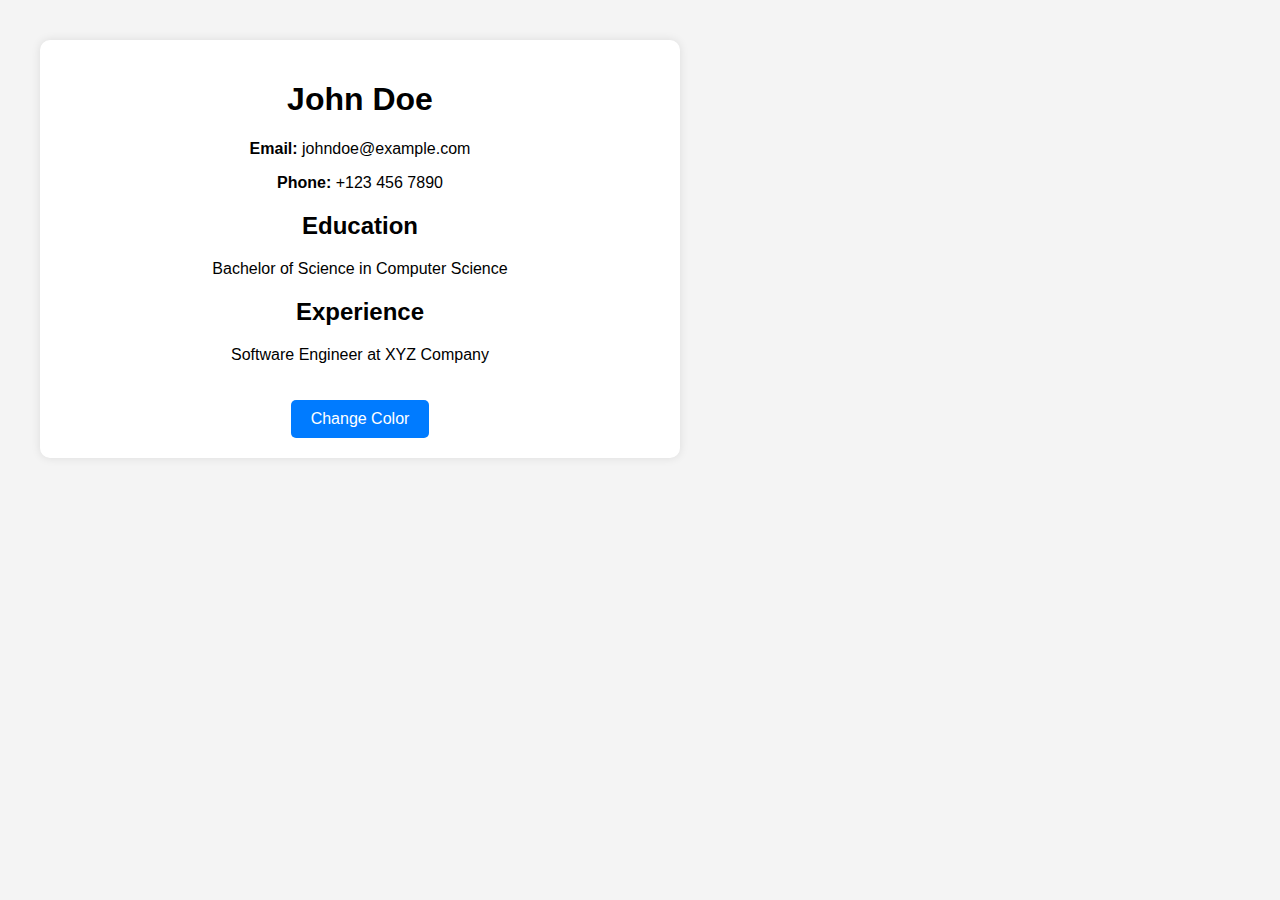
==== TS1/index.html @ a03af859 "Making the files" ====
<!DOCTYPE html>
<html lang="en">
<head>
    <meta charset="UTF-8">
    <meta name="viewport" content="width=device-width, initial-scale=1.0">
    <title>My Resume</title>
    <style>
        body {
            font-family: Arial, sans-serif;
            margin: 20px;
            padding: 20px;
            background-color: #f4f4f4;
            transition: background-color 0.5s;
        }
        .resume {
            max-width: 600px;
            background: white;
            padding: 20px;
            border-radius: 10px;
            box-shadow: 0px 0px 10px rgba(0, 0, 0, 0.1);
            text-align: center;
        }
        button {
            margin-top: 20px;
            padding: 10px 20px;
            border: none;
            background-color: #007BFF;
            color: white;
            font-size: 16px;
            cursor: pointer;
            border-radius: 5px;
        }
        button:hover {
            background-color: #0056b3;
        }
    </style>
</head>
<body>
    <div class="resume" id="resume">
        <h1>John Doe</h1>
        <p><strong>Email:</strong> johndoe@example.com</p>
        <p><strong>Phone:</strong> +123 456 7890</p>
        <h2>Education</h2>
        <p>Bachelor of Science in Computer Science</p>
        <h2>Experience</h2>
        <p>Software Engineer at XYZ Company</p>
        <button onclick="changeColor()">Change Color</button>
    </div>

    <script>
        function changeColor() {
            const colors = ['#FF5733', '#33FF57', '#3357FF', '#FF33A8', '#A833FF'];
            const randomColor = colors[Math.floor(Math.random() * colors.length)];
            document.body.style.backgroundColor = randomColor;
        }
    </script>
</body>
</html>
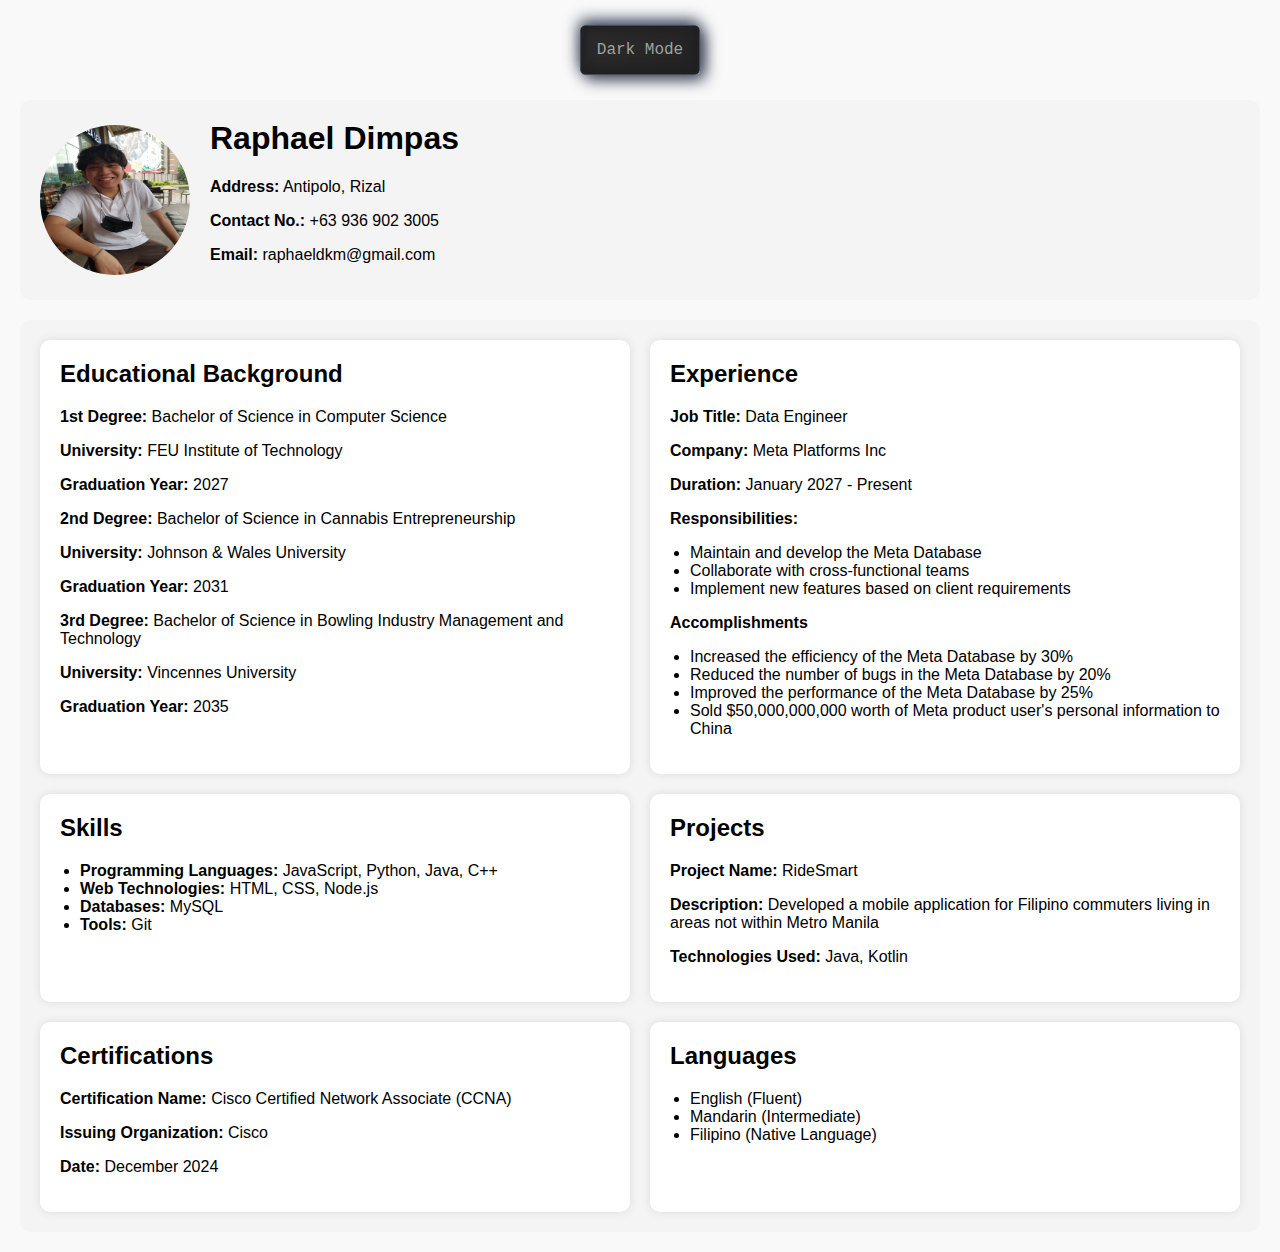
==== commit 4f8e4d02: "Previous Commit didn't include the changes for index.html, styles.css and script.js. Woops. Here it " ====
--- a/TS1/index.html
+++ b/TS1/index.html
@@ -4,55 +4,88 @@
     <meta charset="UTF-8">
     <meta name="viewport" content="width=device-width, initial-scale=1.0">
     <title>My Resume</title>
-    <style>
-        body {
-            font-family: Arial, sans-serif;
-            margin: 20px;
-            padding: 20px;
-            background-color: #f4f4f4;
-            transition: background-color 0.5s;
-        }
-        .resume {
-            max-width: 600px;
-            background: white;
-            padding: 20px;
-            border-radius: 10px;
-            box-shadow: 0px 0px 10px rgba(0, 0, 0, 0.1);
-            text-align: center;
-        }
-        button {
-            margin-top: 20px;
-            padding: 10px 20px;
-            border: none;
-            background-color: #007BFF;
-            color: white;
-            font-size: 16px;
-            cursor: pointer;
-            border-radius: 5px;
-        }
-        button:hover {
-            background-color: #0056b3;
-        }
-    </style>
+    <link rel="stylesheet" href="css/styles.css">
+    <script src="js/script.js"></script>
 </head>
 <body>
+    <div class="button-container">
+        <button onclick="toggleDarkMode()">Dark Mode</button>
+    </div>
     <div class="resume" id="resume">
-        <h1>John Doe</h1>
-        <p><strong>Email:</strong> johndoe@example.com</p>
-        <p><strong>Phone:</strong> +123 456 7890</p>
-        <h2>Education</h2>
-        <p>Bachelor of Science in Computer Science</p>
-        <h2>Experience</h2>
-        <p>Software Engineer at XYZ Company</p>
-        <button onclick="changeColor()">Change Color</button>
+        <img src="images/pictore.jpg" alt="Profile Picture" class="profile">
+        <div class="personal-info">
+            <h1>Raphael Dimpas</h1>
+            <p><strong>Address:</strong> Antipolo, Rizal </p>
+            <p><strong>Contact No.:</strong> +63 936 902 3005</p>
+            <p><strong>Email:</strong> raphaeldkm@gmail.com </p>
+        </div>
     </div>
+    <div class="content">
+        <div class="section">
+            <h2>Educational Background</h2>
+            <p><strong>1st Degree:</strong> Bachelor of Science in Computer Science</p>
+            <p><strong>University:</strong> FEU Institute of Technology</p>
+            <p><strong>Graduation Year:</strong> 2027</p>
+            <p><strong>2nd Degree:</strong> Bachelor of Science in Cannabis Entrepreneurship</p>
+            <p><strong>University:</strong> Johnson & Wales University</p>
+            <p><strong>Graduation Year:</strong> 2031</p> 
+            <p><strong>3rd Degree:</strong> Bachelor of Science in Bowling Industry Management and Technology</p>
+            <p><strong>University:</strong> Vincennes University</p>
+            <p><strong>Graduation Year:</strong> 2035</p> 
+        </div>
 
-    <script>
-        function changeColor() {
-            const colors = ['#FF5733', '#33FF57', '#3357FF', '#FF33A8', '#A833FF'];
-            const randomColor = colors[Math.floor(Math.random() * colors.length)];
-            document.body.style.backgroundColor = randomColor;
-        }
-    </script>
+        <div class="section">
+            <h2>Experience</h2>
+            <p><strong>Job Title:</strong> Data Engineer</p>
+            <p><strong>Company:</strong> Meta Platforms Inc</p>
+            <p><strong>Duration:</strong> January 2027 - Present</p>
+            <p><strong>Responsibilities:</strong></p>
+            <ul>
+                <li>Maintain and develop the Meta Database</li>
+                <li>Collaborate with cross-functional teams</li>
+                <li>Implement new features based on client requirements</li>
+            </ul>
+            <p><strong>Accomplishments</strong></p>
+            <ul>
+                <li>Increased the efficiency of the Meta Database by 30%</li>
+                <li>Reduced the number of bugs in the Meta Database by 20%</li>
+                <li>Improved the performance of the Meta Database by 25%</li>
+                <li>Sold $50,000,000,000 worth of Meta product user's personal information to China</li>
+            </ul>
+        </div>
+
+        <div class="section">
+            <h2>Skills</h2>
+            <ul>
+                <li><strong> Programming Languages:</strong>  JavaScript, Python, Java, C++</li>
+                <li><strong> Web Technologies:</strong>  HTML, CSS, Node.js</li>
+                <li><strong> Databases:</strong>  MySQL</li>
+                <li><strong> Tools:</strong>  Git</li>
+            </ul>
+        </div>
+
+        <div class="section">
+            <h2>Projects</h2>
+            <p><strong>Project Name:</strong> RideSmart</p>
+            <p><strong>Description:</strong> Developed a mobile application for Filipino commuters living in areas not within Metro Manila</p>
+            <p><strong>Technologies Used:</strong>  Java, Kotlin</p>
+        </div>
+
+        <div class="section">
+            <h2>Certifications</h2>
+            <p><strong>Certification Name:</strong>  Cisco Certified Network Associate (CCNA)</p>
+            <p><strong>Issuing Organization:</strong> Cisco</p>
+            <p><strong>Date:</strong> December 2024</p>
+        </div>
+
+        <div class="section">
+            <h2>Languages</h2>
+            <ul>
+                <li>English (Fluent)</li>
+                <li>Mandarin (Intermediate)</li>
+                <li>Filipino (Native Language)</li>
+            </ul>
+        </div>
+    </div>
 </body>
-</html>
+</html>--- a/TS1/css/styles.css
+++ b/TS1/css/styles.css
@@ -0,0 +1,133 @@
+body {
+    font-family: Arial, sans-serif;
+    margin: 0;
+    padding: 0;
+    background-color: #f9f9f9;
+}
+
+.button-container {
+    display: flex;
+    justify-content: center;
+    margin: 20px 0;
+}
+
+.resume {
+    display: flex;
+    align-items: center;
+    background-color: #f4f4f4;
+    padding: 20px;
+    border-radius: 10px;
+    margin: 20px;
+}
+
+.profile {
+    width: 150px;
+    height: 150px;
+    border-radius: 50%;
+    margin-right: 20px;
+}
+
+.personal-info {
+    flex: 1;
+}
+
+.content {
+    display: grid;
+    grid-template-columns: 1fr 1fr;
+    gap: 20px;
+    padding: 20px;
+    margin: 20px;
+    background-color: #f4f4f4;
+    border-radius: 10px;
+}
+
+.section {
+    background-color: #fff;
+    padding: 20px;
+    border-radius: 10px;
+    box-shadow: 0 0 10px rgba(0, 0, 0, 0.1);
+}
+
+h1, h2 {
+    margin-top: 0;
+}
+
+ul {
+    padding-left: 20px;
+}
+
+button {
+    height: 50px;
+    margin: 5px;
+    width: 120px;
+    background: #333;
+    -webkit-box-pack: center;
+    -ms-flex-pack: center;
+    justify-content: center;
+    cursor: pointer;
+    -webkit-box-align: center;
+    -ms-flex-align: center;
+    align-items: center;
+    font-family: Consolas, Courier New, monospace;
+    border: solid #404c5d 1px;
+    font-size: 16px;
+    color: rgb(161, 161, 161);
+    -webkit-transition: 500ms;
+    transition: 500ms;
+    border-radius: 5px;
+    background: linear-gradient(145deg, #2e2d2d, #212121);
+    -webkit-box-shadow: -1px -5px 15px #41465b, 5px 5px 15px #41465b,
+      inset 5px 5px 10px #212121, inset -5px -5px 10px #212121;
+    box-shadow: -1px -5px 15px #41465b, 5px 5px 15px #41465b,
+      inset 5px 5px 10px #212121, inset -5px -5px 10px #212121;
+}
+
+button:hover {
+    -webkit-box-shadow: 1px 1px 13px #20232e, -1px -1px 13px #545b78;
+    box-shadow: 1px 1px 13px #20232e, -1px -1px 13px #545b78;
+    color: #d6d6d6;
+    -webkit-transition: 500ms;
+    transition: 500ms;
+}
+
+button:active {
+    -webkit-box-shadow: 1px 1px 13px #20232e, -1px -1px 33px #545b78;
+    box-shadow: 1px 1px 13px #20232e, -1px -1px 33px #545b78;
+    color: #d6d6d6;
+    -webkit-transition: 100ms;
+    transition: 100ms;
+}
+
+/* Dark mode styles */
+body.dark-mode {
+    background-color: #121212;
+    color: #e0e0e0;
+}
+
+body.dark-mode .resume {
+    background-color: #1e1e1e;
+}
+
+body.dark-mode .content {
+    background-color: #1e1e1e;
+}
+
+body.dark-mode .section {
+    background-color: #2c2c2c;
+    box-shadow: 0 0 10px rgba(0, 0, 0, 0.5);
+}
+
+body.dark-mode button {
+    background: #444;
+    color: #e0e0e0;
+    box-shadow: -1px -5px 15px #333, 5px 5px 15px #333,
+      inset 5px 5px 10px #222, inset -5px -5px 10px #222;
+}
+
+body.dark-mode button:hover {
+    box-shadow: 1px 1px 13px #222, -1px -1px 13px #555;
+}
+
+body.dark-mode button:active {
+    box-shadow: 1px 1px 13px #222, -1px -1px 33px #555;
+}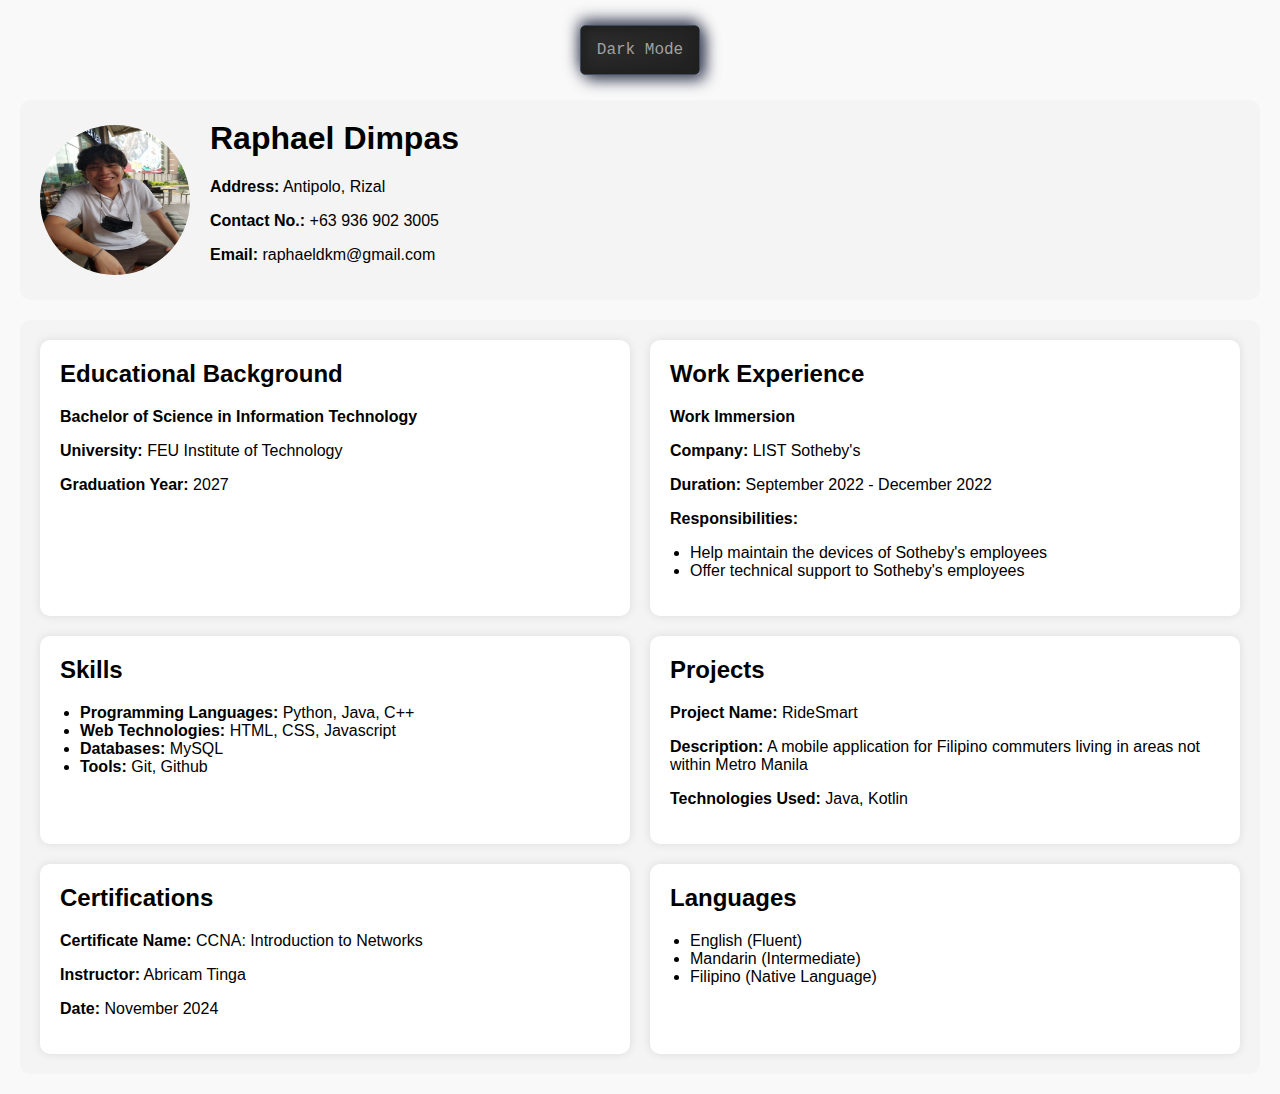
==== commit 2c8a96f5: "Updated index.html" ====
--- a/TS1/index.html
+++ b/TS1/index.html
@@ -23,59 +23,45 @@
     <div class="content">
         <div class="section">
             <h2>Educational Background</h2>
-            <p><strong>1st Degree:</strong> Bachelor of Science in Computer Science</p>
+            <p><strong>Bachelor of Science in Information Technology</strong></p>
             <p><strong>University:</strong> FEU Institute of Technology</p>
             <p><strong>Graduation Year:</strong> 2027</p>
-            <p><strong>2nd Degree:</strong> Bachelor of Science in Cannabis Entrepreneurship</p>
-            <p><strong>University:</strong> Johnson & Wales University</p>
-            <p><strong>Graduation Year:</strong> 2031</p> 
-            <p><strong>3rd Degree:</strong> Bachelor of Science in Bowling Industry Management and Technology</p>
-            <p><strong>University:</strong> Vincennes University</p>
-            <p><strong>Graduation Year:</strong> 2035</p> 
         </div>
 
         <div class="section">
-            <h2>Experience</h2>
-            <p><strong>Job Title:</strong> Data Engineer</p>
-            <p><strong>Company:</strong> Meta Platforms Inc</p>
-            <p><strong>Duration:</strong> January 2027 - Present</p>
+            <h2>Work Experience</h2>
+            <p><strong>Work Immersion</strong></p>
+            <p><strong>Company:</strong> LIST Sotheby's</p>
+            <p><strong>Duration:</strong> September 2022 - December 2022</p>
             <p><strong>Responsibilities:</strong></p>
             <ul>
-                <li>Maintain and develop the Meta Database</li>
-                <li>Collaborate with cross-functional teams</li>
-                <li>Implement new features based on client requirements</li>
-            </ul>
-            <p><strong>Accomplishments</strong></p>
-            <ul>
-                <li>Increased the efficiency of the Meta Database by 30%</li>
-                <li>Reduced the number of bugs in the Meta Database by 20%</li>
-                <li>Improved the performance of the Meta Database by 25%</li>
-                <li>Sold $50,000,000,000 worth of Meta product user's personal information to China</li>
+                <li>Help maintain the devices of Sotheby's employees</li>
+                <li>Offer technical support to Sotheby's employees</li>
             </ul>
         </div>
 
         <div class="section">
             <h2>Skills</h2>
             <ul>
-                <li><strong> Programming Languages:</strong>  JavaScript, Python, Java, C++</li>
-                <li><strong> Web Technologies:</strong>  HTML, CSS, Node.js</li>
+                <li><strong> Programming Languages:</strong>  Python, Java, C++</li>
+                <li><strong> Web Technologies:</strong>  HTML, CSS, Javascript</li>
                 <li><strong> Databases:</strong>  MySQL</li>
-                <li><strong> Tools:</strong>  Git</li>
+                <li><strong> Tools:</strong>  Git, Github</li>
             </ul>
         </div>
 
         <div class="section">
             <h2>Projects</h2>
             <p><strong>Project Name:</strong> RideSmart</p>
-            <p><strong>Description:</strong> Developed a mobile application for Filipino commuters living in areas not within Metro Manila</p>
+            <p><strong>Description:</strong> A mobile application for Filipino commuters living in areas not within Metro Manila</p>
             <p><strong>Technologies Used:</strong>  Java, Kotlin</p>
         </div>
 
         <div class="section">
             <h2>Certifications</h2>
-            <p><strong>Certification Name:</strong>  Cisco Certified Network Associate (CCNA)</p>
-            <p><strong>Issuing Organization:</strong> Cisco</p>
-            <p><strong>Date:</strong> December 2024</p>
+            <p><strong>Certificate Name:</strong> CCNA: Introduction to Networks</p>
+            <p><strong>Instructor:</strong> Abricam Tinga</p>
+            <p><strong>Date:</strong> November 2024</p>
         </div>
 
         <div class="section">
@@ -88,4 +74,4 @@
         </div>
     </div>
 </body>
-</html>+</html>
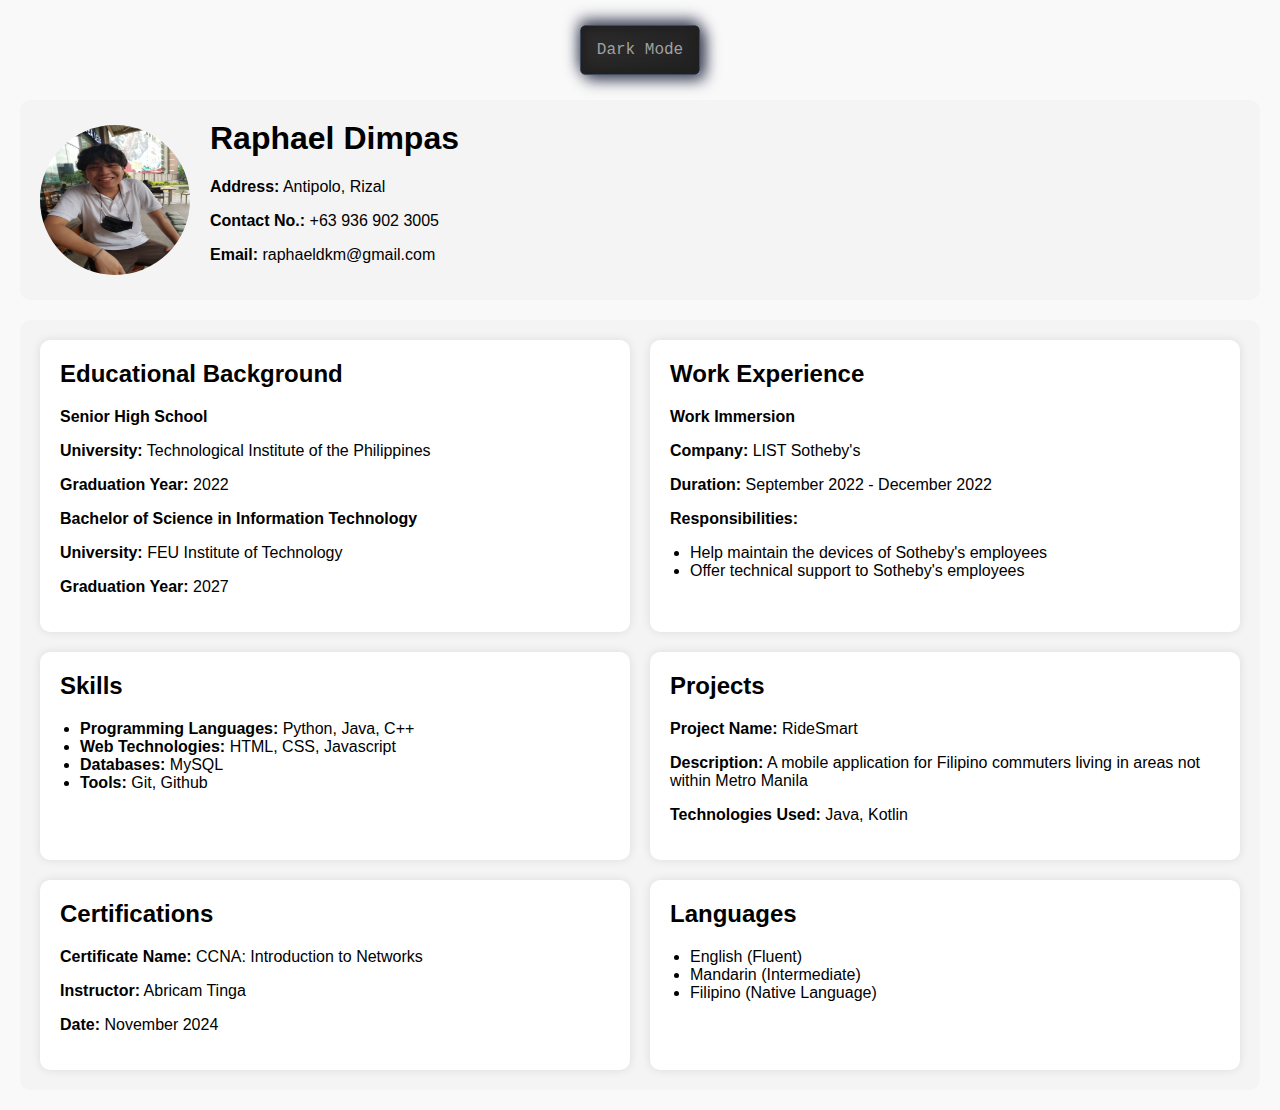
==== commit 6ee3a915: "Update index.html" ====
--- a/TS1/index.html
+++ b/TS1/index.html
@@ -23,6 +23,9 @@
     <div class="content">
         <div class="section">
             <h2>Educational Background</h2>
+            <p><strong>Senior High School</strong>
+            <p><strong>University:</strong> Technological Institute of the Philippines</p>
+            <p><strong>Graduation Year:</strong> 2022</p>
             <p><strong>Bachelor of Science in Information Technology</strong></p>
             <p><strong>University:</strong> FEU Institute of Technology</p>
             <p><strong>Graduation Year:</strong> 2027</p>
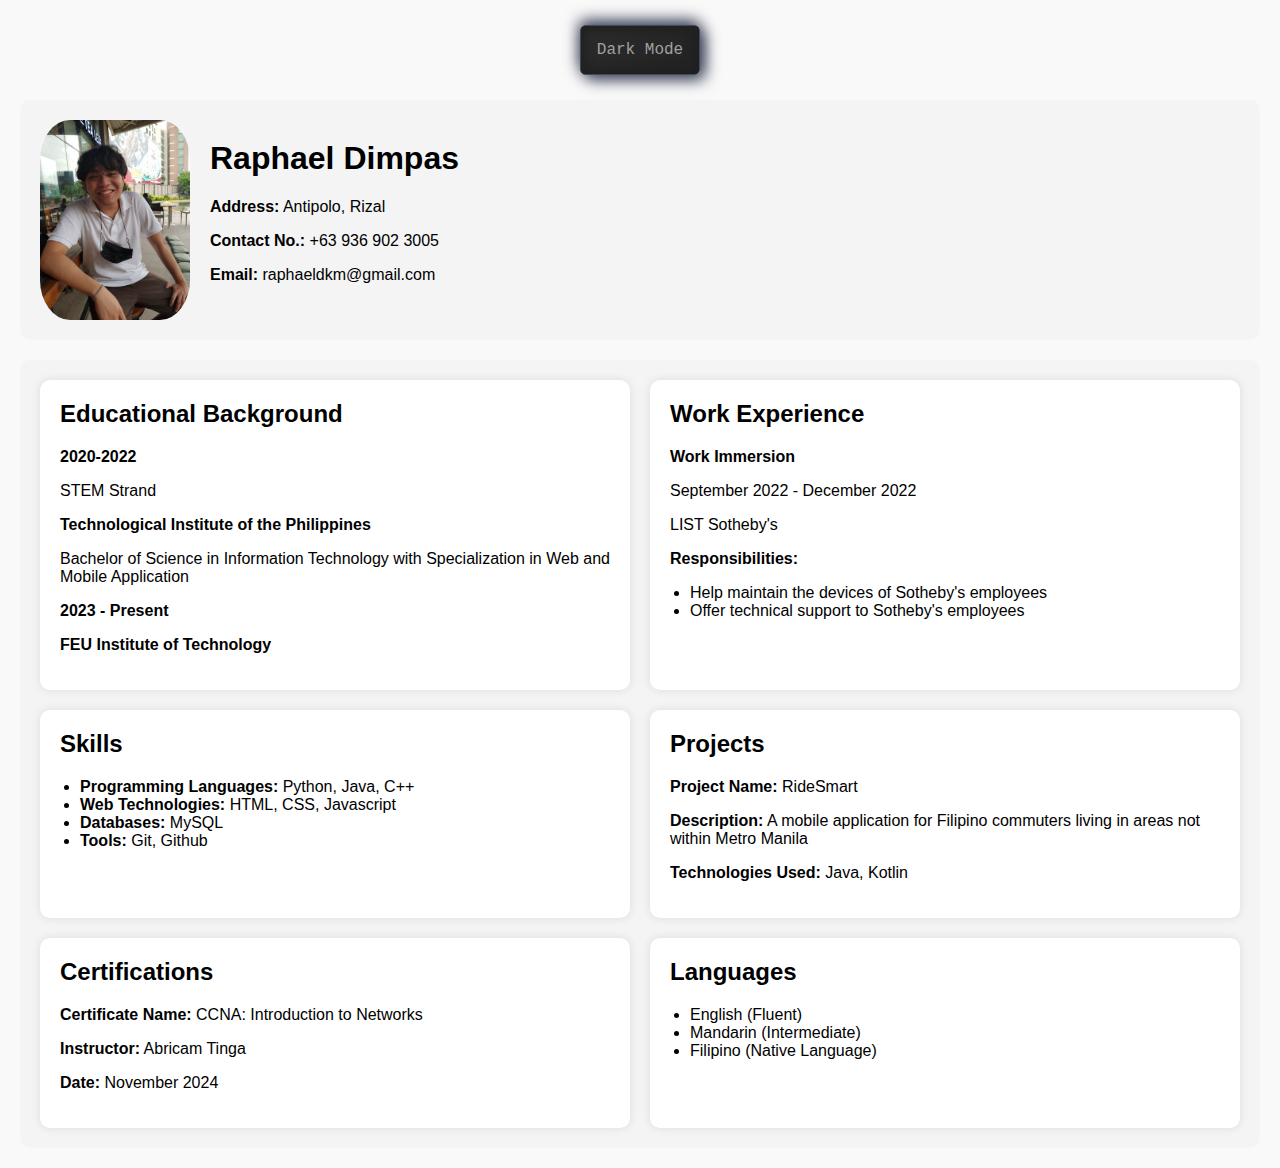
==== commit e14b7cfc: "Update index.html" ====
--- a/TS1/index.html
+++ b/TS1/index.html
@@ -23,19 +23,19 @@
     <div class="content">
         <div class="section">
             <h2>Educational Background</h2>
-            <p><strong>Senior High School</strong>
-            <p><strong>University:</strong> Technological Institute of the Philippines</p>
-            <p><strong>Graduation Year:</strong> 2022</p>
-            <p><strong>Bachelor of Science in Information Technology</strong></p>
-            <p><strong>University:</strong> FEU Institute of Technology</p>
-            <p><strong>Graduation Year:</strong> 2027</p>
+            <p><strong>2020-2022</strong>
+            <p>STEM Strand</p>
+            <p><strong>Technological Institute of the Philippines</strong> </p>
+            <p>Bachelor of Science in Information Technology with Specialization in Web and Mobile Application</p>
+            <p><strong>2023 - Present</strong></p>
+            <p><strong>FEU Institute of Technology</strong></p>
         </div>
 
         <div class="section">
             <h2>Work Experience</h2>
             <p><strong>Work Immersion</strong></p>
-            <p><strong>Company:</strong> LIST Sotheby's</p>
-            <p><strong>Duration:</strong> September 2022 - December 2022</p>
+            <p><strong></strong> September 2022 - December 2022</p>
+            <p> LIST Sotheby's</p>
             <p><strong>Responsibilities:</strong></p>
             <ul>
                 <li>Help maintain the devices of Sotheby's employees</li>
--- a/TS1/css/styles.css
+++ b/TS1/css/styles.css
@@ -22,8 +22,8 @@
 
 .profile {
     width: 150px;
-    height: 150px;
-    border-radius: 50%;
+    height: 200px;
+    border-radius: 20%;
     margin-right: 20px;
 }
 
@@ -130,4 +130,4 @@
 
 body.dark-mode button:active {
     box-shadow: 1px 1px 13px #222, -1px -1px 33px #555;
-}+}
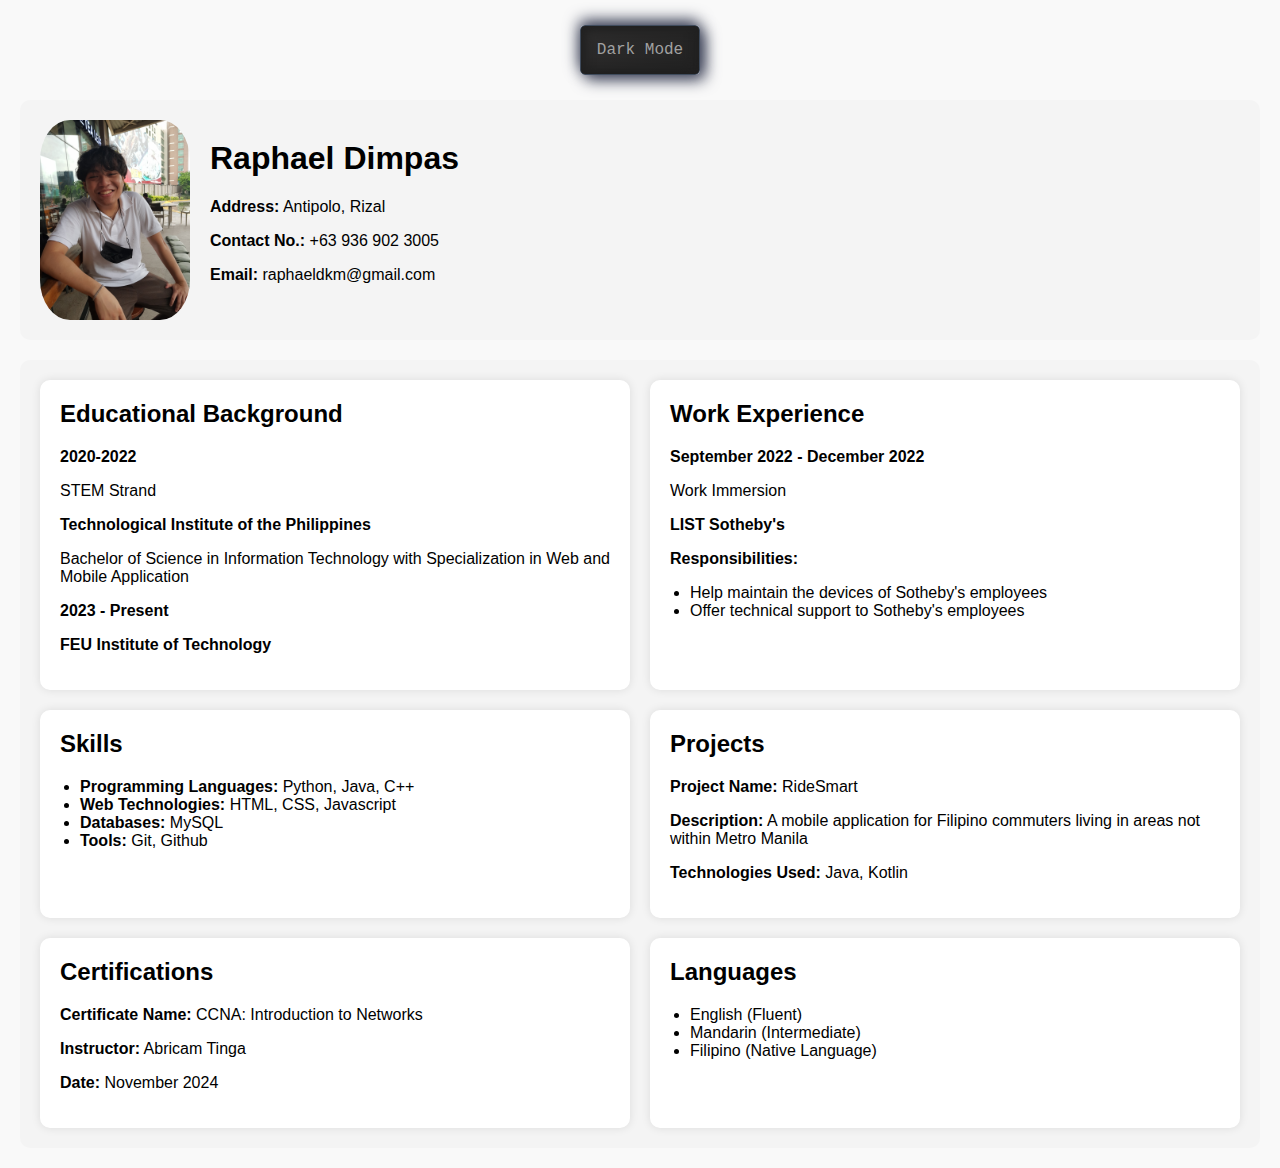
==== commit 97a8653d: "Update index.html" ====
--- a/TS1/index.html
+++ b/TS1/index.html
@@ -33,9 +33,9 @@
 
         <div class="section">
             <h2>Work Experience</h2>
-            <p><strong>Work Immersion</strong></p>
-            <p><strong></strong> September 2022 - December 2022</p>
-            <p> LIST Sotheby's</p>
+            <p><strong>September 2022 - December 2022</strong></p>
+            <p>Work Immersion</p>
+            <p><strong>LIST Sotheby's</strong></p>
             <p><strong>Responsibilities:</strong></p>
             <ul>
                 <li>Help maintain the devices of Sotheby's employees</li>
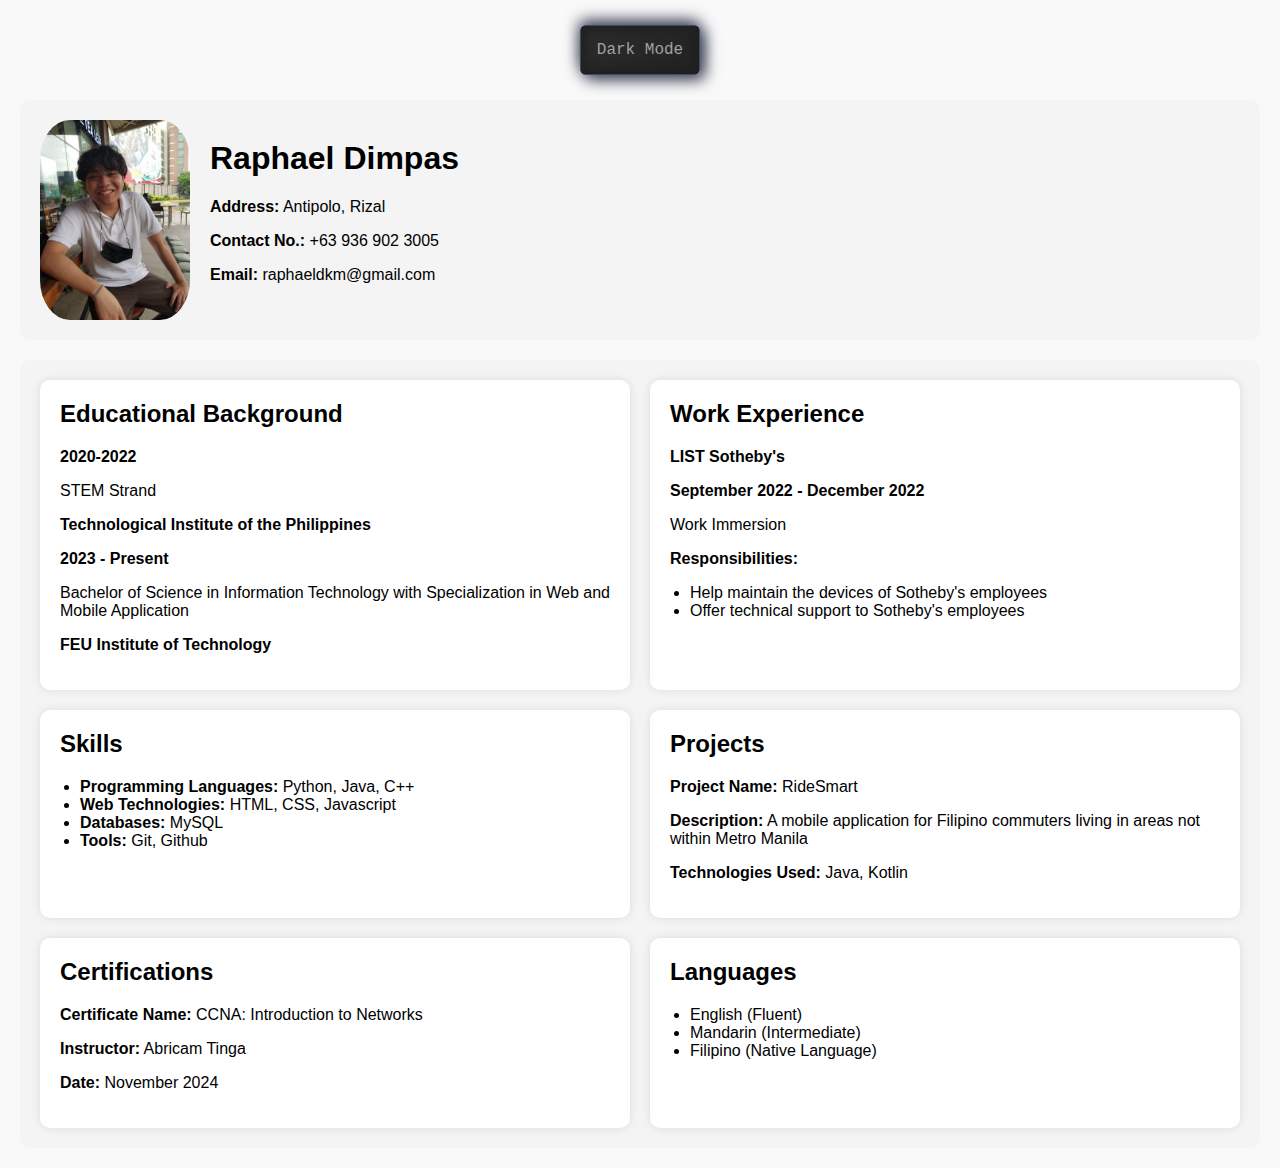
==== commit 6641da3d: "Update index.html" ====
--- a/TS1/index.html
+++ b/TS1/index.html
@@ -26,16 +26,17 @@
             <p><strong>2020-2022</strong>
             <p>STEM Strand</p>
             <p><strong>Technological Institute of the Philippines</strong> </p>
+            
+            <p><strong>2023 - Present</strong></p>
             <p>Bachelor of Science in Information Technology with Specialization in Web and Mobile Application</p>
-            <p><strong>2023 - Present</strong></p>
             <p><strong>FEU Institute of Technology</strong></p>
         </div>
 
         <div class="section">
             <h2>Work Experience</h2>
+            <p><strong>LIST Sotheby's</strong></p>
             <p><strong>September 2022 - December 2022</strong></p>
             <p>Work Immersion</p>
-            <p><strong>LIST Sotheby's</strong></p>
             <p><strong>Responsibilities:</strong></p>
             <ul>
                 <li>Help maintain the devices of Sotheby's employees</li>
